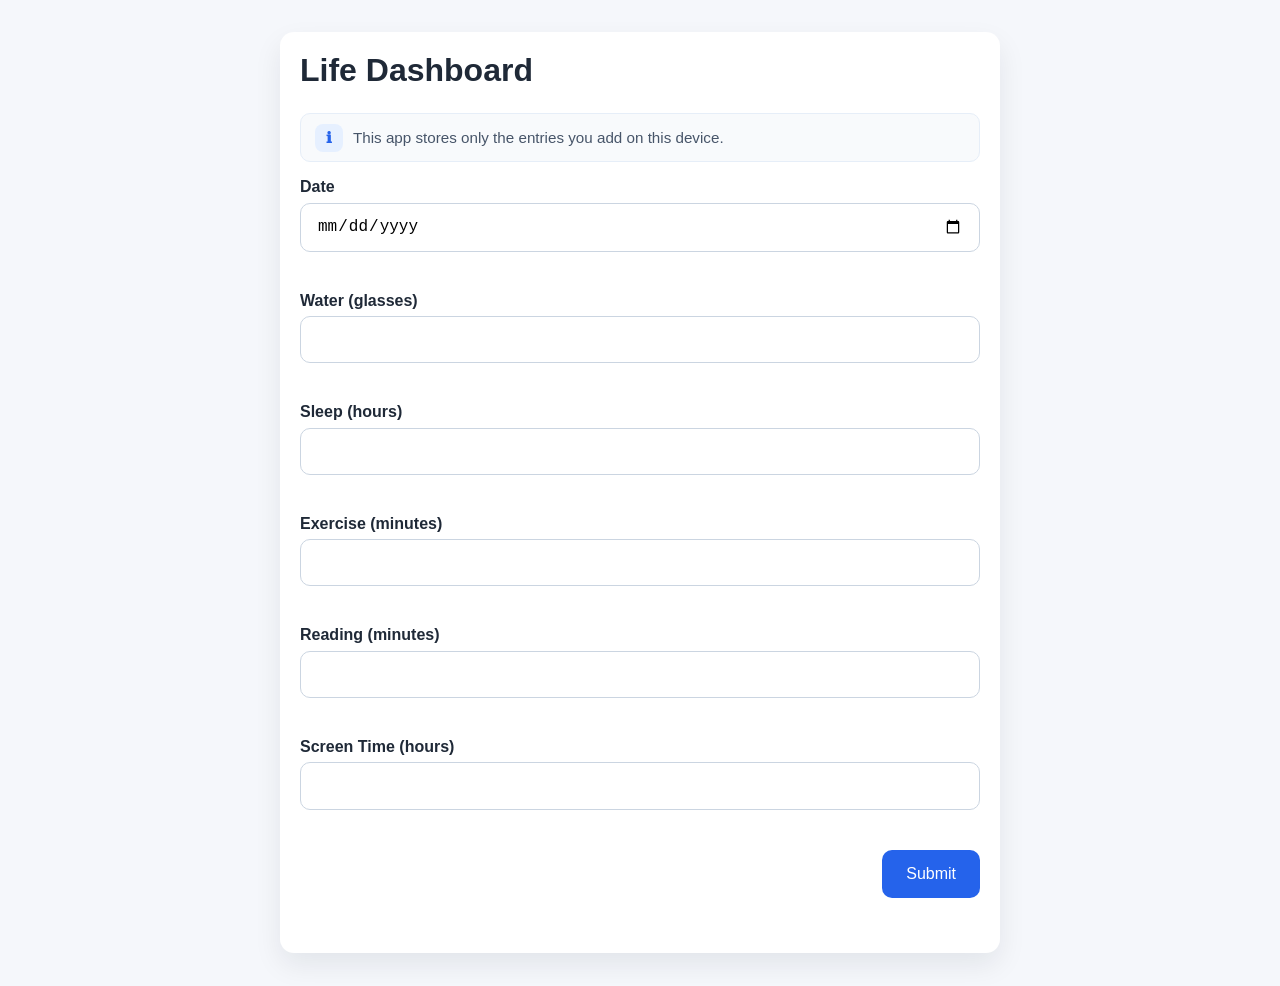
==== index.html @ 62de203a "Add files via upload" ====
<!DOCTYPE html>
<html lang="en">
<head>
  <meta charset="UTF-8" />
  <meta name="viewport" content="width=device-width, initial-scale=1.0" />
  <title>Life Dashboard</title>
  <link rel="stylesheet" href="styles.css" />
</head>
<body>
  <main>
    <h1>Life Dashboard</h1>
    <div class="data-notice" role="status" aria-live="polite">
      <span class="notice-icon">ℹ</span>
      <span>This app stores only the entries you add on this device.</span>
    </div>

    <form id="entry-form" novalidate>
      <div class="field-group">
        <label for="date">Date</label>
        <input id="date" name="date" type="date" required />
        <span class="field-error" id="date-error"></span>
      </div>

      <div class="field-group">
        <label for="water">Water (glasses)</label>
        <input id="water" name="water" type="number" min="0" max="30" required />
        <span class="field-error" id="water-error"></span>
      </div>

      <div class="field-group">
        <label for="sleep">Sleep (hours)</label>
        <input id="sleep" name="sleep" type="number" min="0" max="24" step="0.1" required />
        <span class="field-error" id="sleep-error"></span>
      </div>

      <div class="field-group">
        <label for="exercise">Exercise (minutes)</label>
        <input id="exercise" name="exercise" type="number" min="0" max="600" required />
        <span class="field-error" id="exercise-error"></span>
      </div>

      <div class="field-group">
        <label for="reading">Reading (minutes)</label>
        <input id="reading" name="reading" type="number" min="0" max="600" required />
        <span class="field-error" id="reading-error"></span>
      </div>

      <div class="field-group">
        <label for="screenTime">Screen Time (hours)</label>
        <input id="screenTime" name="screenTime" type="number" min="0" max="24" step="0.1" required />
        <span class="field-error" id="screenTime-error"></span>
      </div>

      <div class="actions">
        <button type="submit">Submit</button>
      </div>
      <p id="feedback-message" class="feedback" aria-live="polite"></p>
    </form>

    <section id="success-state" class="success-state hidden" aria-live="polite">
      <p class="success-title">✓ RESPONSE SUBMITTED</p>
      <p class="success-copy">Your daily habits have been saved successfully.</p>
      <a id="view-summary-button" class="button-link" href="summary.html">View Summary →</a>
    </section>
  </main>
  <script src="script.js"></script>
</body>
</html>
---- styles.css ----
* {
  box-sizing: border-box;
}

body {
  margin: 0;
  font-family: Arial, sans-serif;
  background: #f5f7fb;
  color: #1f2937;
}

main {
  max-width: 720px;
  margin: 2rem auto;
  padding: 1.25rem;
  background: #ffffff;
  border-radius: 14px;
  box-shadow: 0 12px 28px rgba(15, 23, 42, 0.08);
}

h1 {
  margin: 0 0 1.5rem;
  font-size: 2rem;
}

form {
  display: grid;
  gap: 1rem;
}

.field-group {
  display: grid;
  gap: 0.4rem;
}

label {
  font-weight: 600;
}

input {
  width: 100%;
  padding: 0.85rem 1rem;
  border: 1px solid #cbd5e1;
  border-radius: 10px;
  font-size: 1rem;
}

.actions {
  display: flex;
  justify-content: flex-end;
}

button {
  padding: 0.95rem 1.5rem;
  border: none;
  border-radius: 10px;
  background: #2563eb;
  color: #ffffff;
  font-size: 1rem;
  cursor: pointer;
}

button:hover {
  background: #1d4ed8;
}

.button-link {
  display: inline-flex;
  align-items: center;
  justify-content: center;
  padding: 0.95rem 1.5rem;
  border-radius: 10px;
  background: #2563eb;
  color: #ffffff;
  text-decoration: none;
  font-size: 1rem;
}

.button-link:hover {
  background: #1d4ed8;
}

.field-error {
  color: #b91c1c;
  font-size: 0.9rem;
  min-height: 1.1rem;
}

.field-group.invalid input {
  border-color: #f87171;
  background: #fef2f2;
}

.hidden {
  display: none;
}

.success-state {
  border: 1px solid #d1fae5;
  background: #ecfdf5;
  border-radius: 16px;
  padding: 2rem;
  text-align: center;
}

.summary-header {
  margin-bottom: 1.5rem;
}

.summary-title {
  margin: 0 0 0.5rem;
  font-size: 1.75rem;
}

.summary-copy {
  margin: 0;
  color: #475569;
}

.card-grid,
.snapshot-grid,
.overview-grid {
  display: grid;
  gap: 1rem;
}

.card-grid {
  grid-template-columns: repeat(auto-fit, minmax(160px, 1fr));
  margin-bottom: 1.5rem;
}

.snapshot-grid {
  grid-template-columns: repeat(auto-fit, minmax(180px, 1fr));
  margin-bottom: 1.5rem;
}

.summary-card,
.snapshot-card,
.overview-card {
  background: #ffffff;
  border: 1px solid #e2e8f0;
  border-radius: 16px;
  padding: 1.25rem;
  transition: transform 0.2s ease, box-shadow 0.2s ease;
}

.summary-card-title,
.snapshot-card-title,
.overview-card-title {
  margin: 0 0 0.75rem;
  font-size: 0.95rem;
  color: #52525b;
}

.summary-card-value,
.snapshot-card-value,
.overview-card-value {
  margin: 0;
  font-size: 1.6rem;
  font-weight: 700;
  color: #0f172a;
}

.summary-card,
.snapshot-card {
  position: relative;
  overflow: hidden;
  border: 1px solid transparent;
  box-shadow: 0 18px 40px rgba(15, 23, 42, 0.06);
}

.summary-card:hover,
.snapshot-card:hover,
.overview-card:hover {
  transform: translateY(-2px);
  box-shadow: 0 24px 45px rgba(15, 23, 42, 0.08);
}

.summary-card::before,
.snapshot-card::before {
  content: '';
  position: absolute;
  inset: 0 0 auto 0;
  height: 6px;
  border-radius: 999px 999px 0 0;
}

section > h2 {
  margin-bottom: 1rem;
  color: #334155;
  font-size: 1.2rem;
}

.summary-actions {
  margin-top: 0.75rem;
}

.history-wrap {
  overflow-x: auto;
  margin-top: 1rem;
}

.history-table {
  width: 100%;
  border-collapse: collapse;
  min-width: 640px;
}

.history-table th,
.history-table td {
  text-align: left;
  padding: 0.9rem 0.75rem;
  border-bottom: 1px solid #e6eef8;
}

.history-table thead th {
  background: transparent;
  color: #334155;
  font-weight: 700;
}

.no-entries {
  padding: 1.25rem;
  background: #f8fafc;
  border: 1px solid #e6eef8;
  border-radius: 12px;
  color: #475569;
}

/* small, non-distracting data notice used across pages */
.data-notice {
  margin: 0 0 1rem;
  padding: 0.6rem 0.9rem;
  background: #f8fafc;
  border: 1px solid #e6eef8;
  border-radius: 10px;
  color: #475569;
  font-size: 0.95rem;
  display: flex;
  align-items: center;
  gap: 0.6rem;
}

.data-notice .notice-icon {
  display: inline-flex;
  align-items: center;
  justify-content: center;
  width: 28px;
  height: 28px;
  border-radius: 8px;
  background: #e6f0ff;
  color: #2563eb;
  font-weight: 700;
}

.delete-entry {
  padding: 0.45rem 0.7rem;
  border: none;
  border-radius: 8px;
  background: #ef4444;
  color: white;
  cursor: pointer;
  font-size: 0.9rem;
}

.delete-entry:hover {
  background: #dc2626;
}

.today-hub-section {
  margin-bottom: 2rem;
}

.hub-intro {
  margin-bottom: 1.5rem;
}

.hub-intro p {
  margin: 0;
  color: #475569;
}

.hub-container {
  position: relative;
  min-height: 460px;
}

.hub-center {
  position: absolute;
  left: 50%;
  top: 50%;
  width: 140px;
  height: 140px;
  border-radius: 50%;
  background: #ffffff;
  border: 1px solid #e2e8f0;
  box-shadow: 0 18px 35px rgba(15, 23, 42, 0.08);
  display: flex;
  align-items: center;
  justify-content: center;
  text-transform: uppercase;
  letter-spacing: 0.2em;
  font-size: 0.9rem;
  color: #334155;
  transform: translate(-50%, -50%);
  z-index: 2;
}

.hub-node {
  position: absolute;
  width: 140px;
  height: 140px;
  border-radius: 50%;
  display: flex;
  flex-direction: column;
  align-items: center;
  justify-content: center;
  text-align: center;
  padding: 1rem;
  box-shadow: 0 18px 35px rgba(15, 23, 42, 0.08);
}

.hub-node .node-label {
  display: block;
  font-size: 0.95rem;
  margin-bottom: 0.35rem;
  color: #334155;
  font-weight: 700;
}

.hub-node .node-value {
  display: block;
  font-size: 1.15rem;
  color: #0f172a;
}

.node-water {
  top: 0;
  left: 50%;
  transform: translateX(-50%);
}

.node-sleep {
  top: 18%;
  left: 6%;
}

.node-exercise {
  top: 18%;
  right: 6%;
}

.node-reading {
  bottom: 0;
  left: 20%;
  transform: translateX(-50%);
}

.node-screenTime {
  bottom: 0;
  right: 20%;
  transform: translateX(50%);
}

@media (max-width: 860px) {
  .hub-container {
    min-height: 520px;
  }

  .node-sleep,
  .node-exercise {
    top: 20%;
    transform: translateY(-10%);
  }

  .node-sleep {
    left: 12%;
  }

  .node-exercise {
    right: 12%;
  }

  .node-reading,
  .node-screenTime {
    bottom: 0;
  }
}

@media (max-width: 620px) {
  .hub-container {
    position: static;
    min-height: auto;
    display: grid;
    grid-template-columns: 1fr;
    gap: 1rem;
  }

  .hub-center,
  .hub-node {
    position: static;
    width: 100%;
    height: auto;
    border-radius: 22px;
    box-shadow: 0 12px 30px rgba(15, 23, 42, 0.06);
    transform: none;
    padding: 1.25rem;
  }

  .hub-center {
    min-height: 120px;
    align-items: center;
    justify-content: center;
    letter-spacing: 0.25em;
  }

  .hub-node {
    flex-direction: row;
    justify-content: space-between;
    padding: 1rem 1.25rem;
  }

  .hub-node .node-label {
    margin: 0;
    font-size: 1rem;
  }

  .hub-node .node-value {
    font-size: 1.25rem;
  }
}

.card-water {
  background: #eff6ff;
  border-color: #bfdbfe;
}

.card-water::before {
  background: #60a5fa;
}

.card-sleep {
  background: #f3e8ff;
  border-color: #d8b4fe;
}

.card-sleep::before {
  background: #a78bfa;
}

.card-exercise {
  background: #fff7ed;
  border-color: #fed7aa;
}

.card-exercise::before {
  background: #fb923c;
}

.card-reading {
  background: #fffbeb;
  border-color: #fde68a;
}

.card-reading::before {
  background: #fbbf24;
}

.card-screenTime {
  background: #f8fafc;
  border-color: #cbd5e1;
}

.card-screenTime::before {
  background: #7dd3fc;
}

.snapshot-card.card-sleep,
.snapshot-card.card-exercise,
.snapshot-card.card-reading,
.snapshot-card.card-screenTime {
  border-color: transparent;
}

.snapshot-card.card-sleep::before,
.snapshot-card.card-exercise::before,
.snapshot-card.card-reading::before,
.snapshot-card.card-screenTime::before {
  display: block;
}

.success-title {
  margin: 0 0 1rem;
  font-size: 1.25rem;
  font-weight: 700;
  color: #047857;
}

.success-copy {
  margin: 0 0 1.5rem;
  color: #065f46;
  font-size: 1rem;
}

#view-summary-button {
  background: #047857;
  color: #ffffff;
  border: none;
  border-radius: 10px;
  padding: 0.95rem 1.5rem;
  cursor: pointer;
}

#view-summary-button:hover {
  background: #065f46;
}

.feedback {
  min-height: 1.2rem;
  margin: 0;
  font-size: 0.95rem;
}

.feedback.error {
  color: #b91c1c;
}

.feedback.success {
  color: #15803d;
}

@media (max-width: 640px) {
  main {
    margin: 1rem;
    padding: 1rem;
  }
}
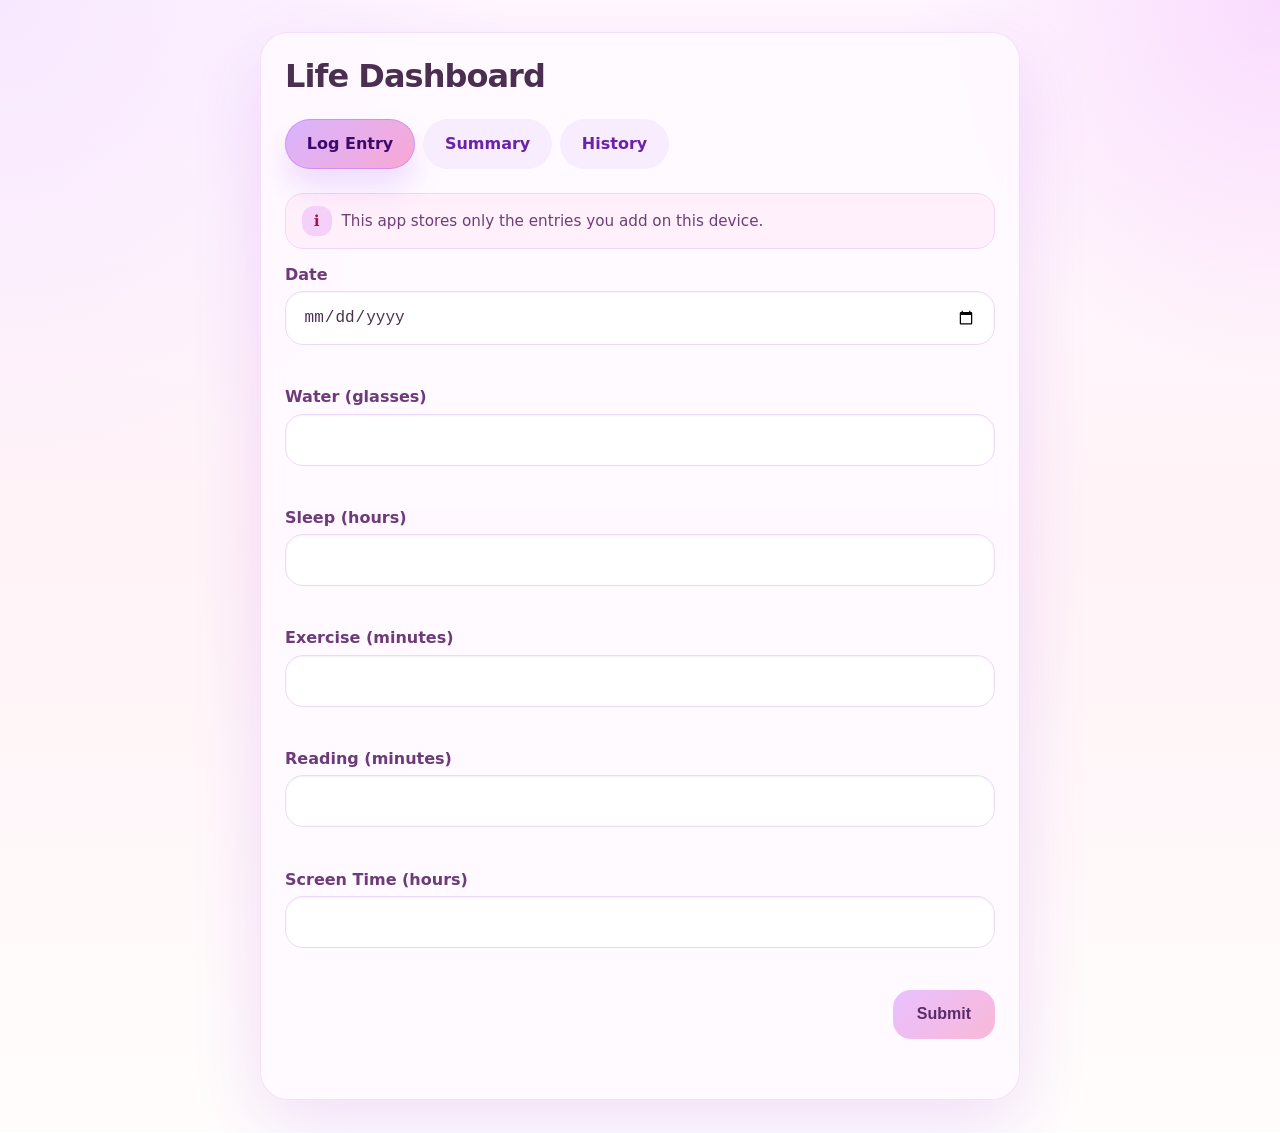
==== commit 88e450b4: "Add files via upload" ====
--- a/index.html
+++ b/index.html
@@ -9,6 +9,11 @@
 <body>
   <main>
     <h1>Life Dashboard</h1>
+    <nav class="page-tabs" aria-label="Primary">
+      <a class="page-tab active" href="index.html" aria-current="page">Log Entry</a>
+      <a class="page-tab" href="summary.html">Summary</a>
+      <a class="page-tab" href="history.html">History</a>
+    </nav>
     <div class="data-notice" role="status" aria-live="polite">
       <span class="notice-icon">ℹ</span>
       <span>This app stores only the entries you add on this device.</span>
--- a/styles.css
+++ b/styles.css
@@ -4,45 +4,60 @@
 
 body {
   margin: 0;
-  font-family: Arial, sans-serif;
-  background: #f5f7fb;
-  color: #1f2937;
+  font-family: 'Inter', system-ui, -apple-system, BlinkMacSystemFont, 'Segoe UI', sans-serif;
+  background: radial-gradient(circle at top left, rgba(248, 231, 255, 0.95), transparent 30%),
+    radial-gradient(circle at top right, rgba(247, 208, 253, 0.7), transparent 22%),
+    linear-gradient(180deg, #fff8ff 0%, #fff3f7 48%, #fffdfc 100%);
+  color: #4a2f51;
 }
 
 main {
-  max-width: 720px;
+  max-width: 760px;
   margin: 2rem auto;
-  padding: 1.25rem;
-  background: #ffffff;
-  border-radius: 14px;
-  box-shadow: 0 12px 28px rgba(15, 23, 42, 0.08);
+  padding: 1.5rem;
+  background: rgba(255, 250, 255, 0.92);
+  border-radius: 28px;
+  border: 1px solid rgba(237, 206, 249, 0.6);
+  box-shadow: 0 24px 70px rgba(147, 51, 234, 0.14);
+  backdrop-filter: blur(10px);
 }
 
 h1 {
   margin: 0 0 1.5rem;
-  font-size: 2rem;
+  font-size: clamp(2rem, 2.2vw, 2.4rem);
+  letter-spacing: -0.03em;
 }
 
 form {
   display: grid;
-  gap: 1rem;
+  gap: 1.1rem;
 }
 
 .field-group {
   display: grid;
-  gap: 0.4rem;
+  gap: 0.45rem;
 }
 
 label {
-  font-weight: 600;
+  font-weight: 700;
+  color: #6d3b79;
 }
 
 input {
   width: 100%;
-  padding: 0.85rem 1rem;
-  border: 1px solid #cbd5e1;
-  border-radius: 10px;
+  padding: 1rem 1.1rem;
+  border: 1px solid #edd8f7;
+  border-radius: 18px;
+  background: #fff;
   font-size: 1rem;
+  color: #4a2f51;
+  box-shadow: inset 0 1px 2px rgba(91, 44, 92, 0.06);
+}
+
+input:focus {
+  outline: none;
+  border-color: #bf88f7;
+  box-shadow: 0 0 0 4px rgba(191, 136, 247, 0.18);
 }
 
 .actions {
@@ -53,15 +68,18 @@
 button {
   padding: 0.95rem 1.5rem;
   border: none;
-  border-radius: 10px;
-  background: #2563eb;
-  color: #ffffff;
+  border-radius: 18px;
+  background: linear-gradient(135deg, #e9c0ff 0%, #f9b8d7 100%);
+  color: #5b2c6b;
   font-size: 1rem;
+  font-weight: 700;
   cursor: pointer;
+  transition: transform 0.22s ease, box-shadow 0.22s ease;
 }
 
 button:hover {
-  background: #1d4ed8;
+  transform: translateY(-1px);
+  box-shadow: 0 18px 30px rgba(168, 103, 255, 0.18);
 }
 
 .button-link {
@@ -69,15 +87,18 @@
   align-items: center;
   justify-content: center;
   padding: 0.95rem 1.5rem;
-  border-radius: 10px;
-  background: #2563eb;
-  color: #ffffff;
+  border-radius: 18px;
+  background: linear-gradient(135deg, #ffdeeb 0%, #d8b4fe 100%);
+  color: #5b21b6;
   text-decoration: none;
   font-size: 1rem;
+  font-weight: 700;
+  transition: transform 0.22s ease, box-shadow 0.22s ease;
 }
 
 .button-link:hover {
-  background: #1d4ed8;
+  transform: translateY(-1px);
+  box-shadow: 0 18px 30px rgba(168, 103, 255, 0.18);
 }
 
 .field-error {
@@ -87,8 +108,8 @@
 }
 
 .field-group.invalid input {
-  border-color: #f87171;
-  background: #fef2f2;
+  border-color: #f5a8d9;
+  background: #fff0fb;
 }
 
 .hidden {
@@ -96,9 +117,9 @@
 }
 
 .success-state {
-  border: 1px solid #d1fae5;
-  background: #ecfdf5;
-  border-radius: 16px;
+  border: 1px solid rgba(249, 190, 255, 0.7);
+  background: rgba(255, 240, 250, 0.98);
+  border-radius: 20px;
   padding: 2rem;
   text-align: center;
 }
@@ -114,7 +135,7 @@
 
 .summary-copy {
   margin: 0;
-  color: #475569;
+  color: #6e4b7d;
 }
 
 .card-grid,
@@ -137,11 +158,11 @@
 .summary-card,
 .snapshot-card,
 .overview-card {
-  background: #ffffff;
-  border: 1px solid #e2e8f0;
-  border-radius: 16px;
-  padding: 1.25rem;
-  transition: transform 0.2s ease, box-shadow 0.2s ease;
+  background: rgba(255, 247, 255, 0.9);
+  border: 1px solid rgba(232, 200, 247, 0.8);
+  border-radius: 24px;
+  padding: 1.3rem;
+  transition: transform 0.22s ease, box-shadow 0.22s ease;
 }
 
 .summary-card-title,
@@ -149,16 +170,16 @@
 .overview-card-title {
   margin: 0 0 0.75rem;
   font-size: 0.95rem;
-  color: #52525b;
+  color: #6f4a82;
 }
 
 .summary-card-value,
 .snapshot-card-value,
 .overview-card-value {
   margin: 0;
-  font-size: 1.6rem;
-  font-weight: 700;
-  color: #0f172a;
+  font-size: 1.75rem;
+  font-weight: 700;
+  color: #3e2251;
 }
 
 .summary-card,
@@ -166,14 +187,14 @@
   position: relative;
   overflow: hidden;
   border: 1px solid transparent;
-  box-shadow: 0 18px 40px rgba(15, 23, 42, 0.06);
+  box-shadow: 0 20px 45px rgba(136, 77, 176, 0.12);
 }
 
 .summary-card:hover,
 .snapshot-card:hover,
 .overview-card:hover {
   transform: translateY(-2px);
-  box-shadow: 0 24px 45px rgba(15, 23, 42, 0.08);
+  box-shadow: 0 24px 55px rgba(147, 51, 234, 0.17);
 }
 
 .summary-card::before,
@@ -210,12 +231,12 @@
 .history-table td {
   text-align: left;
   padding: 0.9rem 0.75rem;
-  border-bottom: 1px solid #e6eef8;
+  border-bottom: 1px solid rgba(231, 206, 241, 0.8);
 }
 
 .history-table thead th {
   background: transparent;
-  color: #334155;
+  color: #5a3570;
   font-weight: 700;
 }
 
@@ -230,11 +251,11 @@
 /* small, non-distracting data notice used across pages */
 .data-notice {
   margin: 0 0 1rem;
-  padding: 0.6rem 0.9rem;
-  background: #f8fafc;
-  border: 1px solid #e6eef8;
-  border-radius: 10px;
-  color: #475569;
+  padding: 0.75rem 1rem;
+  background: #fff0fb;
+  border: 1px solid #f3d6f7;
+  border-radius: 18px;
+  color: #6f3d78;
   font-size: 0.95rem;
   display: flex;
   align-items: center;
@@ -245,26 +266,30 @@
   display: inline-flex;
   align-items: center;
   justify-content: center;
-  width: 28px;
-  height: 28px;
-  border-radius: 8px;
-  background: #e6f0ff;
-  color: #2563eb;
+  width: 30px;
+  height: 30px;
+  border-radius: 12px;
+  background: #f5d0f8;
+  color: #9d174d;
   font-weight: 700;
 }
 
 .delete-entry {
-  padding: 0.45rem 0.7rem;
-  border: none;
-  border-radius: 8px;
-  background: #ef4444;
-  color: white;
+  padding: 0.45rem 0.85rem;
+  border: 1px solid rgba(149, 88, 193, 0.25);
+  border-radius: 999px;
+  background: rgba(238, 210, 244, 0.85);
+  color: #5b2c6b;
   cursor: pointer;
   font-size: 0.9rem;
+  font-weight: 600;
+  transition: background 0.2s ease, transform 0.2s ease, box-shadow 0.2s ease;
 }
 
 .delete-entry:hover {
-  background: #dc2626;
+  background: rgba(226, 188, 245, 0.95);
+  transform: translateY(-1px);
+  box-shadow: 0 8px 18px rgba(135, 71, 159, 0.12);
 }
 
 .today-hub-section {
@@ -277,39 +302,39 @@
 
 .hub-intro p {
   margin: 0;
-  color: #475569;
+  color: #6b4c79;
 }
 
 .hub-container {
   position: relative;
-  min-height: 460px;
+  min-height: 560px;
 }
 
 .hub-center {
   position: absolute;
   left: 50%;
   top: 50%;
-  width: 140px;
-  height: 140px;
+  width: 160px;
+  height: 160px;
   border-radius: 50%;
-  background: #ffffff;
-  border: 1px solid #e2e8f0;
-  box-shadow: 0 18px 35px rgba(15, 23, 42, 0.08);
+  background: #fbf4ff;
+  border: 1px solid rgba(197, 148, 255, 0.45);
+  box-shadow: 0 24px 50px rgba(147, 51, 234, 0.14);
   display: flex;
   align-items: center;
   justify-content: center;
   text-transform: uppercase;
-  letter-spacing: 0.2em;
-  font-size: 0.9rem;
-  color: #334155;
+  letter-spacing: 0.24em;
+  font-size: 0.92rem;
+  color: #5b2e6f;
   transform: translate(-50%, -50%);
   z-index: 2;
 }
 
 .hub-node {
   position: absolute;
-  width: 140px;
-  height: 140px;
+  width: 150px;
+  height: 150px;
   border-radius: 50%;
   display: flex;
   flex-direction: column;
@@ -317,49 +342,47 @@
   justify-content: center;
   text-align: center;
   padding: 1rem;
-  box-shadow: 0 18px 35px rgba(15, 23, 42, 0.08);
+  box-shadow: 0 18px 35px rgba(145, 61, 153, 0.12);
 }
 
 .hub-node .node-label {
   display: block;
-  font-size: 0.95rem;
+  font-size: 0.98rem;
   margin-bottom: 0.35rem;
-  color: #334155;
+  color: #4f2c62;
   font-weight: 700;
 }
 
 .hub-node .node-value {
   display: block;
-  font-size: 1.15rem;
-  color: #0f172a;
+  font-size: 1.2rem;
+  color: #3e1f47;
 }
 
 .node-water {
-  top: 0;
+  top: 0%;
   left: 50%;
-  transform: translateX(-50%);
+  transform: translate(-50%, -30%);
 }
 
 .node-sleep {
   top: 18%;
-  left: 6%;
+  left: 9%;
 }
 
 .node-exercise {
   top: 18%;
-  right: 6%;
+  right: 9%;
 }
 
 .node-reading {
-  bottom: 0;
-  left: 20%;
-  transform: translateX(-50%);
+  bottom: 18%;
+  left: 12%;
 }
 
 .node-screenTime {
-  bottom: 0;
-  right: 20%;
-  transform: translateX(50%);
+  bottom: 18%;
+  right: 12%;
 }
 
 @media (max-width: 860px) {
@@ -493,26 +516,29 @@
   margin: 0 0 1rem;
   font-size: 1.25rem;
   font-weight: 700;
-  color: #047857;
+  color: #7b2cbf;
 }
 
 .success-copy {
   margin: 0 0 1.5rem;
-  color: #065f46;
+  color: #6e4c82;
   font-size: 1rem;
 }
 
 #view-summary-button {
-  background: #047857;
-  color: #ffffff;
+  background: linear-gradient(135deg, #d8b4fe 0%, #f9a8d4 100%);
+  color: #4e1a6a;
   border: none;
-  border-radius: 10px;
+  border-radius: 16px;
   padding: 0.95rem 1.5rem;
   cursor: pointer;
+  font-weight: 700;
+  transition: transform 0.22s ease, box-shadow 0.22s ease;
 }
 
 #view-summary-button:hover {
-  background: #065f46;
+  transform: translateY(-1px);
+  box-shadow: 0 18px 30px rgba(168, 103, 255, 0.18);
 }
 
 .feedback {
@@ -535,3 +561,56 @@
     padding: 1rem;
   }
 }
+
+.page-tabs {
+  display: flex;
+  flex-wrap: wrap;
+  gap: 0.5rem;
+  margin: 0 0 1.5rem;
+  padding: 0;
+  list-style: none;
+}
+
+.page-tab {
+  display: inline-flex;
+  align-items: center;
+  justify-content: center;
+  padding: 0.9rem 1.3rem;
+  border-radius: 999px;
+  background: #f7edff;
+  color: #6b21a8;
+  text-decoration: none;
+  font-weight: 700;
+  border: 1px solid transparent;
+  transition: background 0.2s ease, color 0.2s ease, border-color 0.2s ease, transform 0.2s ease;
+}
+
+.page-tab:hover,
+.page-tab:focus-visible {
+  background: #f3d8ff;
+  border-color: #d8b4fe;
+  outline: none;
+}
+
+.page-tab.active {
+  background: linear-gradient(135deg, #d8b4fe 0%, #f9a8d4 100%);
+  color: #3c096c;
+  border-color: rgba(168, 85, 247, 0.35);
+  box-shadow: 0 18px 30px rgba(168, 85, 247, 0.18);
+}
+
+.page-tab.active:hover,
+.page-tab.active:focus-visible {
+  background: linear-gradient(135deg, #c084fc 0%, #fb7185 100%);
+}
+
+@media (max-width: 640px) {
+  .page-tabs {
+    justify-content: stretch;
+  }
+
+  .page-tab {
+    flex: 1 1 100%;
+    min-width: 0;
+  }
+}
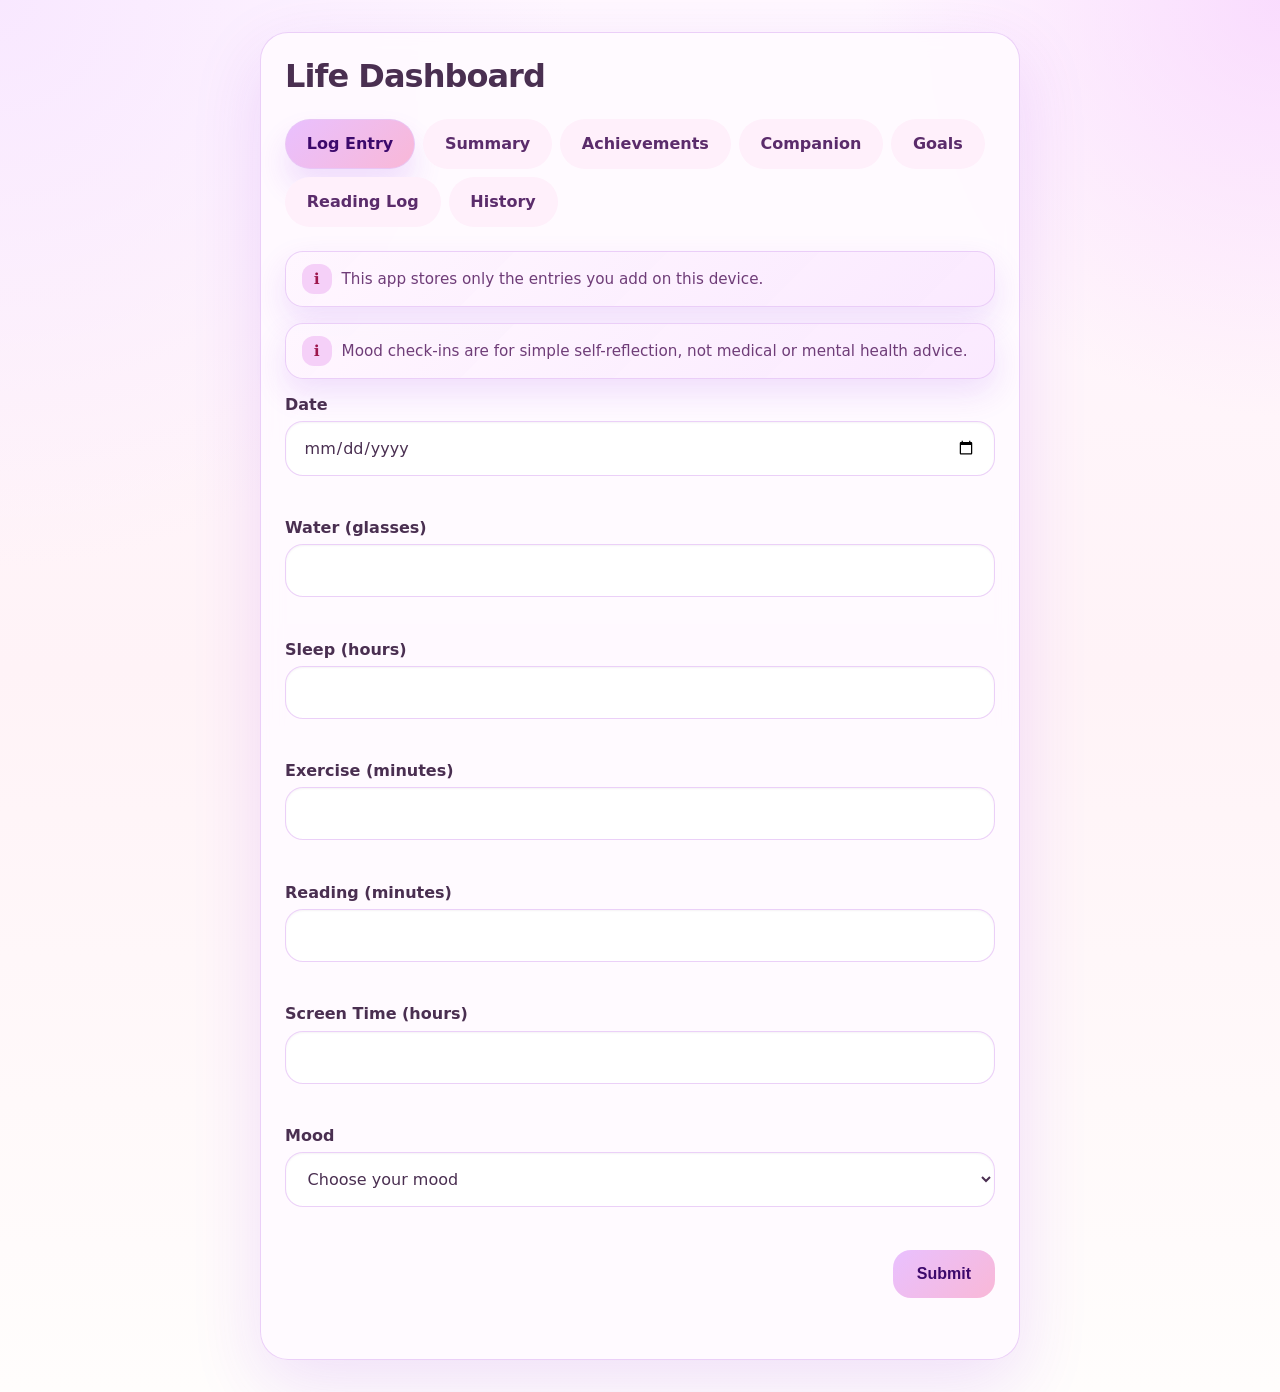
==== commit 0983f422: "Add files via upload" ====
--- a/index.html
+++ b/index.html
@@ -2,24 +2,38 @@
 <html lang="en">
 <head>
   <meta charset="UTF-8" />
-  <meta name="viewport" content="width=device-width, initial-scale=1.0" />
-  <title>Life Dashboard</title>
-  <link rel="stylesheet" href="styles.css" />
+  <meta name="viewport" content="width=device-width, initial-scale=1.0" />
+  <title>Life Dashboard</title>
+  <script src="theme.js"></script>
+  <link rel="stylesheet" href="styles.css" />
 </head>
 <body>
   <main>
     <h1>Life Dashboard</h1>
     <nav class="page-tabs" aria-label="Primary">
-      <a class="page-tab active" href="index.html" aria-current="page">Log Entry</a>
-      <a class="page-tab" href="summary.html">Summary</a>
-      <a class="page-tab" href="history.html">History</a>
-    </nav>
-    <div class="data-notice" role="status" aria-live="polite">
-      <span class="notice-icon">ℹ</span>
-      <span>This app stores only the entries you add on this device.</span>
-    </div>
+      <a class="page-tab active" href="index.html" aria-current="page">Log Entry</a>
+      <a class="page-tab" href="summary.html">Summary</a>
+      <a class="page-tab" href="achievements.html">Achievements</a>
+      <a class="page-tab" href="companion.html">Companion</a>
+      <a class="page-tab" href="goals.html">Goals</a>
+      <a class="page-tab" href="reading-log.html">Reading Log</a>
+      <a class="page-tab" href="history.html">History</a>
+    </nav>
+    <div class="data-notice" role="status" aria-live="polite">
+      <span class="notice-icon">ℹ</span>
+      <span>This app stores only the entries you add on this device.</span>
+    </div>
+    <div class="data-notice mood-note" role="note">
+      <span class="notice-icon">ℹ</span>
+      <span>Mood check-ins are for simple self-reflection, not medical or mental health advice.</span>
+    </div>
 
-    <form id="entry-form" novalidate>
+    <div id="edit-notice" class="edit-notice hidden" role="status">
+      <p id="edit-notice-text">Editing an existing entry. Your changes will update this saved day.</p>
+      <a class="button-link secondary-link" href="history.html">Cancel Edit</a>
+    </div>
+
+    <form id="entry-form" novalidate>
       <div class="field-group">
         <label for="date">Date</label>
         <input id="date" name="date" type="date" required />
@@ -50,24 +64,51 @@
         <span class="field-error" id="reading-error"></span>
       </div>
 
-      <div class="field-group">
-        <label for="screenTime">Screen Time (hours)</label>
-        <input id="screenTime" name="screenTime" type="number" min="0" max="24" step="0.1" required />
-        <span class="field-error" id="screenTime-error"></span>
-      </div>
-
-      <div class="actions">
-        <button type="submit">Submit</button>
-      </div>
-      <p id="feedback-message" class="feedback" aria-live="polite"></p>
-    </form>
+      <div class="field-group">
+        <label for="screenTime">Screen Time (hours)</label>
+        <input id="screenTime" name="screenTime" type="number" min="0" max="24" step="0.1" required />
+        <span class="field-error" id="screenTime-error"></span>
+      </div>
+
+      <div class="field-group">
+        <label for="mood">Mood</label>
+        <select id="mood" name="mood" required>
+          <option value="">Choose your mood</option>
+          <option value="Great 😊">Great 😊</option>
+          <option value="Good 🙂">Good 🙂</option>
+          <option value="Okay 😐">Okay 😐</option>
+          <option value="Low 🙁">Low 🙁</option>
+          <option value="Tired 😴">Tired 😴</option>
+        </select>
+        <span class="field-error" id="mood-error"></span>
+      </div>
+
+      <div class="actions">
+        <button id="submit-entry-button" type="submit">Submit</button>
+      </div>
+      <p id="feedback-message" class="feedback" aria-live="polite"></p>
+      <div id="duplicate-warning" class="duplicate-warning hidden" role="alert">
+        <p>You already have an entry for this date.</p>
+        <div class="duplicate-actions">
+          <button id="cancel-duplicate" type="button" class="secondary-button">Cancel</button>
+          <button id="save-duplicate" type="button">Save Anyway</button>
+        </div>
+      </div>
+    </form>
 
     <section id="success-state" class="success-state hidden" aria-live="polite">
       <p class="success-title">✓ RESPONSE SUBMITTED</p>
       <p class="success-copy">Your daily habits have been saved successfully.</p>
       <a id="view-summary-button" class="button-link" href="summary.html">View Summary →</a>
     </section>
-  </main>
+    <div id="companion-popup" class="companion-popup hidden" role="dialog" aria-modal="true" aria-labelledby="companion-popup-message">
+      <div class="companion-popup-card">
+        <button id="close-companion-popup" class="popup-close" type="button" aria-label="Close">×</button>
+        <div id="companion-popup-icon" class="companion-popup-icon">🐱</div>
+        <p id="companion-popup-message">Purrfect work! You completed a goal today.</p>
+      </div>
+    </div>
+  </main>
   <script src="script.js"></script>
 </body>
 </html>
--- a/styles.css
+++ b/styles.css
@@ -1,24 +1,114 @@
-* {
-  box-sizing: border-box;
-}
-
-body {
-  margin: 0;
-  font-family: 'Inter', system-ui, -apple-system, BlinkMacSystemFont, 'Segoe UI', sans-serif;
-  background: radial-gradient(circle at top left, rgba(248, 231, 255, 0.95), transparent 30%),
-    radial-gradient(circle at top right, rgba(247, 208, 253, 0.7), transparent 22%),
-    linear-gradient(180deg, #fff8ff 0%, #fff3f7 48%, #fffdfc 100%);
-  color: #4a2f51;
-}
+* {
+  box-sizing: border-box;
+}
+
+:root {
+  --theme-page-bg: radial-gradient(circle at top left, rgba(248, 231, 255, 0.95), transparent 30%),
+    radial-gradient(circle at top right, rgba(247, 208, 253, 0.7), transparent 22%),
+    linear-gradient(180deg, #fff8ff 0%, #fff3f7 48%, #fffdfc 100%);
+  --theme-surface: rgba(255, 250, 255, 0.92);
+  --theme-soft-surface: rgba(255, 247, 255, 0.92);
+  --theme-text: #4a2f51;
+  --theme-muted: #6e4b7d;
+  --theme-strong: #5b2c6b;
+  --theme-border: rgba(232, 200, 247, 0.85);
+  --theme-accent: #d8b4fe;
+  --theme-accent-strong: #a855f7;
+  --theme-accent-contrast: #3c096c;
+  --theme-highlight: #f9a8d4;
+  --theme-notice: #fff0fb;
+  --theme-button: linear-gradient(135deg, #e9c0ff 0%, #f9b8d7 100%);
+  --theme-button-alt: linear-gradient(135deg, #ffdeeb 0%, #d8b4fe 100%);
+  --theme-card: linear-gradient(135deg, rgba(255, 247, 255, 0.96) 0%, rgba(250, 232, 255, 0.94) 100%);
+  --theme-card-strong: linear-gradient(135deg, rgba(255, 240, 250, 0.98) 0%, rgba(250, 232, 255, 0.98) 100%);
+  --theme-shadow: rgba(147, 51, 234, 0.14);
+  --theme-focus: rgba(191, 136, 247, 0.18);
+}
+
+:root[data-theme='pastel'] {
+  --theme-page-bg: radial-gradient(circle at top left, rgba(220, 252, 231, 0.8), transparent 28%),
+    radial-gradient(circle at top right, rgba(254, 240, 138, 0.55), transparent 24%),
+    linear-gradient(180deg, #fff7fb 0%, #f5f3ff 50%, #f0fdfa 100%);
+  --theme-surface: rgba(255, 253, 255, 0.94);
+  --theme-soft-surface: rgba(250, 245, 255, 0.92);
+  --theme-text: #43384f;
+  --theme-muted: #6f5d7a;
+  --theme-strong: #5b4b73;
+  --theme-border: rgba(196, 181, 253, 0.76);
+  --theme-accent: #c4b5fd;
+  --theme-accent-strong: #8b5cf6;
+  --theme-accent-contrast: #4c1d95;
+  --theme-highlight: #a7f3d0;
+  --theme-notice: #f5f3ff;
+  --theme-button: linear-gradient(135deg, #c4b5fd 0%, #a7f3d0 100%);
+  --theme-button-alt: linear-gradient(135deg, #fbcfe8 0%, #bbf7d0 100%);
+  --theme-card: linear-gradient(135deg, rgba(250, 245, 255, 0.98) 0%, rgba(236, 253, 245, 0.94) 100%);
+  --theme-card-strong: linear-gradient(135deg, rgba(245, 243, 255, 0.98) 0%, rgba(220, 252, 231, 0.96) 100%);
+  --theme-shadow: rgba(139, 92, 246, 0.12);
+  --theme-focus: rgba(139, 92, 246, 0.18);
+}
+
+:root[data-theme='blue'] {
+  --theme-page-bg: radial-gradient(circle at top left, rgba(191, 219, 254, 0.9), transparent 30%),
+    radial-gradient(circle at top right, rgba(186, 230, 253, 0.7), transparent 24%),
+    linear-gradient(180deg, #eff6ff 0%, #f8fbff 48%, #eef2ff 100%);
+  --theme-surface: rgba(248, 251, 255, 0.94);
+  --theme-soft-surface: rgba(239, 246, 255, 0.92);
+  --theme-text: #1f3557;
+  --theme-muted: #48607e;
+  --theme-strong: #1d4ed8;
+  --theme-border: rgba(147, 197, 253, 0.8);
+  --theme-accent: #93c5fd;
+  --theme-accent-strong: #2563eb;
+  --theme-accent-contrast: #172554;
+  --theme-highlight: #67e8f9;
+  --theme-notice: #eff6ff;
+  --theme-button: linear-gradient(135deg, #93c5fd 0%, #67e8f9 100%);
+  --theme-button-alt: linear-gradient(135deg, #bfdbfe 0%, #a5f3fc 100%);
+  --theme-card: linear-gradient(135deg, rgba(239, 246, 255, 0.98) 0%, rgba(224, 242, 254, 0.94) 100%);
+  --theme-card-strong: linear-gradient(135deg, rgba(219, 234, 254, 0.98) 0%, rgba(207, 250, 254, 0.96) 100%);
+  --theme-shadow: rgba(37, 99, 235, 0.14);
+  --theme-focus: rgba(37, 99, 235, 0.18);
+}
+
+:root[data-theme='peach'] {
+  --theme-page-bg: radial-gradient(circle at top left, rgba(254, 215, 170, 0.82), transparent 30%),
+    radial-gradient(circle at top right, rgba(253, 186, 116, 0.5), transparent 24%),
+    linear-gradient(180deg, #fff7ed 0%, #fff1f2 48%, #fffbeb 100%);
+  --theme-surface: rgba(255, 251, 245, 0.94);
+  --theme-soft-surface: rgba(255, 247, 237, 0.92);
+  --theme-text: #57341f;
+  --theme-muted: #7a553d;
+  --theme-strong: #9a3412;
+  --theme-border: rgba(253, 186, 116, 0.78);
+  --theme-accent: #fdba74;
+  --theme-accent-strong: #ea580c;
+  --theme-accent-contrast: #431407;
+  --theme-highlight: #f9a8d4;
+  --theme-notice: #fff7ed;
+  --theme-button: linear-gradient(135deg, #fdba74 0%, #f9a8d4 100%);
+  --theme-button-alt: linear-gradient(135deg, #fed7aa 0%, #fecdd3 100%);
+  --theme-card: linear-gradient(135deg, rgba(255, 247, 237, 0.98) 0%, rgba(255, 241, 242, 0.94) 100%);
+  --theme-card-strong: linear-gradient(135deg, rgba(255, 237, 213, 0.98) 0%, rgba(255, 228, 230, 0.96) 100%);
+  --theme-shadow: rgba(234, 88, 12, 0.13);
+  --theme-focus: rgba(234, 88, 12, 0.18);
+}
+
+body {
+  margin: 0;
+  font-family: 'Inter', system-ui, -apple-system, BlinkMacSystemFont, 'Segoe UI', sans-serif;
+  background: var(--theme-page-bg);
+  color: var(--theme-text);
+}
 
 main {
   max-width: 760px;
   margin: 2rem auto;
   padding: 1.5rem;
-  background: rgba(255, 250, 255, 0.92);
-  border-radius: 28px;
-  border: 1px solid rgba(237, 206, 249, 0.6);
-  box-shadow: 0 24px 70px rgba(147, 51, 234, 0.14);
+  background: var(--theme-surface);
+  border-radius: 28px;
+  border: 1px solid var(--theme-border);
+  box-shadow: 0 24px 70px var(--theme-shadow);
   backdrop-filter: blur(10px);
 }
 
@@ -43,22 +133,32 @@
   color: #6d3b79;
 }
 
-input {
-  width: 100%;
-  padding: 1rem 1.1rem;
-  border: 1px solid #edd8f7;
-  border-radius: 18px;
-  background: #fff;
-  font-size: 1rem;
-  color: #4a2f51;
-  box-shadow: inset 0 1px 2px rgba(91, 44, 92, 0.06);
-}
-
-input:focus {
-  outline: none;
-  border-color: #bf88f7;
-  box-shadow: 0 0 0 4px rgba(191, 136, 247, 0.18);
-}
+input,
+select,
+textarea {
+  width: 100%;
+  padding: 1rem 1.1rem;
+  border: 1px solid #edd8f7;
+  border-radius: 18px;
+  background: #fff;
+  font-size: 1rem;
+  font-family: inherit;
+  color: #4a2f51;
+  box-shadow: inset 0 1px 2px rgba(91, 44, 92, 0.06);
+}
+
+textarea {
+  resize: vertical;
+  min-height: 120px;
+}
+
+input:focus,
+select:focus,
+textarea:focus {
+  outline: none;
+  border-color: #bf88f7;
+  box-shadow: 0 0 0 4px rgba(191, 136, 247, 0.18);
+}
 
 .actions {
   display: flex;
@@ -107,36 +207,218 @@
   min-height: 1.1rem;
 }
 
-.field-group.invalid input {
-  border-color: #f5a8d9;
-  background: #fff0fb;
-}
-
-.hidden {
-  display: none;
-}
-
-.success-state {
-  border: 1px solid rgba(249, 190, 255, 0.7);
-  background: rgba(255, 240, 250, 0.98);
-  border-radius: 20px;
-  padding: 2rem;
-  text-align: center;
-}
-
-.summary-header {
-  margin-bottom: 1.5rem;
-}
-
-.summary-title {
-  margin: 0 0 0.5rem;
-  font-size: 1.75rem;
-}
-
-.summary-copy {
-  margin: 0;
-  color: #6e4b7d;
-}
+.field-group.invalid input,
+.field-group.invalid select,
+.field-group.invalid textarea {
+  border-color: #f5a8d9;
+  background: #fff0fb;
+}
+
+.duplicate-warning {
+  padding: 1rem;
+  border: 1px solid rgba(216, 180, 254, 0.85);
+  border-radius: 20px;
+  background: linear-gradient(135deg, rgba(255, 240, 250, 0.98) 0%, rgba(247, 237, 255, 0.98) 100%);
+  box-shadow: 0 14px 32px rgba(168, 85, 247, 0.12);
+}
+
+.duplicate-warning p {
+  margin: 0 0 0.85rem;
+  color: #6b21a8;
+  font-weight: 800;
+}
+
+.duplicate-actions {
+  display: flex;
+  flex-wrap: wrap;
+  gap: 0.75rem;
+  justify-content: flex-end;
+}
+
+.secondary-button {
+  background: #f7edff;
+  border: 1px solid rgba(216, 180, 254, 0.9);
+  color: #6b21a8;
+}
+
+.mood-note {
+  margin-top: 0.75rem;
+}
+
+.edit-notice {
+  display: flex;
+  align-items: center;
+  justify-content: space-between;
+  gap: 1rem;
+  margin-bottom: 1rem;
+  padding: 1rem;
+  border: 1px solid rgba(216, 180, 254, 0.85);
+  border-radius: 20px;
+  background: linear-gradient(135deg, rgba(247, 237, 255, 0.98) 0%, rgba(255, 240, 250, 0.98) 100%);
+  box-shadow: 0 14px 32px rgba(168, 85, 247, 0.12);
+}
+
+.edit-notice p {
+  margin: 0;
+  color: #6b21a8;
+  font-weight: 800;
+}
+
+.secondary-link {
+  background: #f7edff;
+  border: 1px solid rgba(216, 180, 254, 0.9);
+  color: #6b21a8;
+}
+
+.hidden {
+  display: none;
+}
+
+.success-state {
+  border: 1px solid rgba(249, 190, 255, 0.7);
+  background: rgba(255, 240, 250, 0.98);
+  border-radius: 20px;
+  padding: 2rem;
+  text-align: center;
+}
+
+.companion-popup {
+  position: fixed;
+  inset: 0;
+  z-index: 20;
+  display: flex;
+  align-items: center;
+  justify-content: center;
+  padding: 1rem;
+  background: rgba(74, 47, 81, 0.22);
+}
+
+.companion-popup.hidden {
+  display: none;
+}
+
+.companion-popup-card {
+  position: relative;
+  width: min(100%, 360px);
+  padding: 1.5rem;
+  border: 1px solid rgba(216, 180, 254, 0.9);
+  border-radius: 24px;
+  background: linear-gradient(135deg, #fff0fb 0%, #f7edff 100%);
+  box-shadow: 0 24px 70px rgba(147, 51, 234, 0.22);
+  text-align: center;
+}
+
+.companion-popup-icon {
+  font-size: 3rem;
+}
+
+.companion-popup-card p {
+  margin: 0.75rem 0 0;
+  color: #5b2c6b;
+  font-size: 1.1rem;
+  font-weight: 800;
+  line-height: 1.35;
+}
+
+.popup-close {
+  position: absolute;
+  top: 0.65rem;
+  right: 0.65rem;
+  width: 34px;
+  height: 34px;
+  padding: 0;
+  border-radius: 999px;
+  background: rgba(255, 255, 255, 0.72);
+  color: #6b21a8;
+}
+
+.summary-header {
+  margin-bottom: 1.5rem;
+}
+
+.summary-header-with-profile {
+  display: flex;
+  align-items: flex-start;
+  justify-content: space-between;
+  gap: 1rem;
+}
+
+.summary-header-copy {
+  min-width: 0;
+}
+
+.summary-profile-badge {
+  display: inline-flex;
+  align-items: center;
+  gap: 0.75rem;
+  flex: 0 0 auto;
+  padding: 0.7rem 0.8rem 0.7rem 1rem;
+  border: 1px solid rgba(192, 132, 252, 0.9);
+  border-radius: 18px;
+  background: linear-gradient(135deg, rgba(250, 232, 255, 0.98) 0%, rgba(252, 231, 243, 0.98) 100%);
+  box-shadow: 0 18px 36px rgba(168, 85, 247, 0.18), 0 0 24px rgba(249, 168, 212, 0.25);
+  color: #5b2c6b;
+  font-weight: 800;
+}
+
+.summary-profile-streak {
+  font-size: 1.35rem;
+  line-height: 1;
+  white-space: nowrap;
+}
+
+.summary-profile-avatar {
+  display: inline-flex;
+  align-items: center;
+  justify-content: center;
+  width: 38px;
+  height: 38px;
+  border-radius: 50%;
+  background: rgba(255, 255, 255, 0.72);
+  color: #8b5cf6;
+  font-size: 1.45rem;
+  line-height: 1;
+}
+
+.summary-title {
+  margin: 0 0 0.5rem;
+  font-size: 1.75rem;
+}
+
+.summary-copy {
+  margin: 0;
+  color: #6e4b7d;
+}
+
+.welcome-message {
+  margin: -0.35rem 0 0.75rem;
+  color: var(--theme-strong);
+  font-size: 1.15rem;
+  font-weight: 800;
+}
+
+.today-mood-badge {
+  display: inline-flex;
+  align-items: center;
+  gap: 0.55rem;
+  margin-top: 0.9rem;
+  padding: 0.55rem 0.8rem;
+  border: 1px solid rgba(216, 180, 254, 0.85);
+  border-radius: 999px;
+  background: linear-gradient(135deg, rgba(255, 240, 250, 0.96) 0%, rgba(247, 237, 255, 0.96) 100%);
+  box-shadow: 0 12px 26px rgba(136, 77, 176, 0.09);
+}
+
+.today-mood-label {
+  color: #6e4b7d;
+  font-size: 0.85rem;
+  font-weight: 700;
+}
+
+.today-mood-value {
+  color: #3e2251;
+  font-weight: 800;
+}
 
 .card-grid,
 .snapshot-grid,
@@ -212,14 +494,511 @@
   font-size: 1.2rem;
 }
 
-.summary-actions {
-  margin-top: 0.75rem;
-}
-
-.history-wrap {
-  overflow-x: auto;
-  margin-top: 1rem;
-}
+.summary-actions {
+  margin-top: 0.75rem;
+}
+
+.companion-picker {
+  margin: 0 0 1.5rem;
+  padding: 1.25rem;
+  border: 1px solid rgba(216, 180, 254, 0.8);
+  border-radius: 24px;
+  background: linear-gradient(135deg, rgba(255, 240, 250, 0.96) 0%, rgba(247, 237, 255, 0.96) 100%);
+  box-shadow: 0 18px 38px rgba(136, 77, 176, 0.1);
+}
+
+.personalisation-section {
+  margin: 0 0 1.5rem;
+  padding: 1.25rem;
+  border: 1px solid var(--theme-border);
+  border-radius: 24px;
+  background: var(--theme-card);
+  box-shadow: 0 18px 38px var(--theme-shadow);
+}
+
+.companion-picker h2 {
+  margin-top: 0;
+}
+
+.companion-options {
+  display: grid;
+  grid-template-columns: repeat(auto-fit, minmax(180px, 1fr));
+  gap: 1rem;
+  margin-bottom: 1rem;
+}
+
+.companion-option {
+  display: flex;
+  align-items: center;
+  gap: 0.8rem;
+  padding: 1rem;
+  border: 1px solid rgba(232, 200, 247, 0.8);
+  border-radius: 22px;
+  background: rgba(255, 247, 255, 0.92);
+  cursor: pointer;
+}
+
+.companion-option:has(input:checked) {
+  border-color: rgba(168, 85, 247, 0.55);
+  background: linear-gradient(135deg, rgba(250, 232, 255, 0.98) 0%, rgba(252, 231, 243, 0.98) 100%);
+  box-shadow: 0 16px 35px rgba(168, 85, 247, 0.14);
+}
+
+.companion-option input {
+  width: auto;
+  box-shadow: none;
+}
+
+.companion-emoji {
+  font-size: 2rem;
+}
+
+.goals-section {
+  margin: 0 0 1.8rem;
+}
+
+.goals-heading {
+  margin-bottom: 1rem;
+}
+
+.goals-heading h2,
+.goals-heading p {
+  margin: 0;
+}
+
+.goals-heading h2 {
+  color: #4a2f51;
+  font-size: 1.2rem;
+}
+
+.goals-heading p {
+  margin-top: 0.25rem;
+  color: #6e4b7d;
+}
+
+.goals-grid {
+  display: grid;
+  grid-template-columns: repeat(auto-fit, minmax(170px, 1fr));
+  gap: 0.9rem;
+}
+
+.goal-card {
+  padding: 1rem;
+  border: 1px solid rgba(232, 200, 247, 0.8);
+  border-radius: 22px;
+  box-shadow: 0 16px 35px rgba(136, 77, 176, 0.1);
+}
+
+.goal-name,
+.goal-result {
+  margin: 0;
+}
+
+.goal-name {
+  color: #6f4a82;
+  font-size: 0.92rem;
+  font-weight: 800;
+}
+
+.goal-result {
+  margin-top: 0.45rem;
+  color: #3e2251;
+  font-size: 1rem;
+  font-weight: 700;
+  line-height: 1.35;
+}
+
+.achievements-section {
+  margin: 0 0 2rem;
+}
+
+.achievements-heading {
+  margin-bottom: 1rem;
+}
+
+.achievements-heading h2,
+.achievements-heading p {
+  margin: 0;
+}
+
+.achievements-heading h2 {
+  color: #4a2f51;
+  font-size: 1.2rem;
+}
+
+.achievements-heading p {
+  margin-top: 0.25rem;
+  color: #6e4b7d;
+}
+
+.achievements-grid {
+  display: grid;
+  grid-template-columns: repeat(auto-fit, minmax(190px, 1fr));
+  gap: 0.9rem;
+}
+
+.achievement-card {
+  display: flex;
+  align-items: center;
+  gap: 0.85rem;
+  padding: 1rem;
+  border: 1px solid rgba(232, 200, 247, 0.8);
+  border-radius: 22px;
+  background: rgba(255, 247, 255, 0.92);
+  box-shadow: 0 16px 35px rgba(136, 77, 176, 0.1);
+  transition: opacity 0.2s ease, transform 0.2s ease, box-shadow 0.2s ease;
+}
+
+.achievement-card.unlocked {
+  border-color: rgba(249, 168, 212, 0.9);
+  background: linear-gradient(135deg, rgba(255, 240, 250, 0.98) 0%, rgba(250, 232, 255, 0.98) 100%);
+  box-shadow: 0 18px 40px rgba(236, 72, 153, 0.14);
+}
+
+.achievement-card.locked {
+  opacity: 0.48;
+  filter: grayscale(0.25);
+}
+
+.achievement-icon {
+  display: inline-flex;
+  align-items: center;
+  justify-content: center;
+  width: 44px;
+  height: 44px;
+  flex: 0 0 auto;
+  border-radius: 16px;
+  background: rgba(245, 208, 248, 0.8);
+  font-size: 1.45rem;
+}
+
+.achievement-title,
+.achievement-copy,
+.achievement-status {
+  margin: 0;
+}
+
+.achievement-title {
+  color: #5b2c6b;
+  font-weight: 800;
+}
+
+.achievement-copy {
+  margin-top: 0.25rem;
+  color: #6e4b7d;
+  font-size: 0.9rem;
+  line-height: 1.35;
+}
+
+.achievement-status {
+  display: inline-flex;
+  margin-top: 0.6rem;
+  padding: 0.22rem 0.55rem;
+  border-radius: 999px;
+  background: rgba(255, 255, 255, 0.64);
+  color: #6b21a8;
+  font-size: 0.75rem;
+  font-weight: 800;
+}
+
+.achievement-card.locked .achievement-status {
+  color: #64748b;
+}
+
+.personal-bests-section {
+  margin: 0 0 2rem;
+}
+
+.personal-bests-grid {
+  display: grid;
+  grid-template-columns: repeat(auto-fit, minmax(190px, 1fr));
+  gap: 0.9rem;
+}
+
+.personal-best-card {
+  display: flex;
+  align-items: center;
+  gap: 0.85rem;
+  padding: 1rem;
+  border: 1px solid rgba(232, 200, 247, 0.85);
+  border-radius: 20px;
+  background: linear-gradient(135deg, rgba(255, 247, 255, 0.96) 0%, rgba(250, 232, 255, 0.94) 100%);
+  box-shadow: 0 16px 34px rgba(136, 77, 176, 0.1);
+}
+
+.personal-best-card-featured {
+  border-color: rgba(249, 168, 212, 0.95);
+  background: linear-gradient(135deg, rgba(255, 240, 250, 0.98) 0%, rgba(250, 232, 255, 0.98) 100%);
+  box-shadow: 0 18px 38px rgba(236, 72, 153, 0.14);
+}
+
+.personal-best-icon {
+  display: inline-flex;
+  align-items: center;
+  justify-content: center;
+  width: 44px;
+  height: 44px;
+  flex: 0 0 auto;
+  border-radius: 16px;
+  background: rgba(255, 255, 255, 0.72);
+  font-size: 1.45rem;
+}
+
+.personal-best-title,
+.personal-best-value {
+  margin: 0;
+}
+
+.personal-best-title {
+  color: #6e4b7d;
+  font-size: 0.9rem;
+  font-weight: 700;
+}
+
+.personal-best-value {
+  margin-top: 0.25rem;
+  color: #3e2251;
+  font-size: 1.25rem;
+  font-weight: 800;
+}
+
+.goal-success-section {
+  margin: 0 0 2rem;
+}
+
+.goal-success-grid {
+  display: grid;
+  grid-template-columns: repeat(auto-fit, minmax(190px, 1fr));
+  gap: 0.9rem;
+}
+
+.goal-success-card {
+  padding: 1rem;
+  border: 1px solid rgba(232, 200, 247, 0.85);
+  border-radius: 20px;
+  background: linear-gradient(135deg, rgba(255, 247, 255, 0.96) 0%, rgba(250, 232, 255, 0.94) 100%);
+  box-shadow: 0 16px 34px rgba(136, 77, 176, 0.1);
+}
+
+.goal-success-header {
+  display: flex;
+  align-items: center;
+  gap: 0.65rem;
+}
+
+.goal-success-icon {
+  display: inline-flex;
+  align-items: center;
+  justify-content: center;
+  width: 38px;
+  height: 38px;
+  flex: 0 0 auto;
+  border-radius: 14px;
+  background: rgba(255, 255, 255, 0.72);
+  font-size: 1.25rem;
+}
+
+.goal-success-title,
+.goal-success-value {
+  margin: 0;
+}
+
+.goal-success-title {
+  color: #6e4b7d;
+  font-size: 0.9rem;
+  font-weight: 800;
+}
+
+.goal-success-value {
+  margin-top: 0.85rem;
+  color: #3e2251;
+  font-size: 1.65rem;
+  font-weight: 800;
+}
+
+.goal-success-bar {
+  overflow: hidden;
+  height: 0.55rem;
+  margin-top: 0.7rem;
+  border-radius: 999px;
+  background: rgba(255, 255, 255, 0.72);
+}
+
+.goal-success-bar span {
+  display: block;
+  width: 0%;
+  height: 100%;
+  border-radius: inherit;
+  background: var(--theme-button);
+  transition: width 0.25s ease;
+}
+
+.reading-log-form {
+  margin-bottom: 1.75rem;
+  padding: 1.25rem;
+  border: 1px solid rgba(216, 180, 254, 0.8);
+  border-radius: 24px;
+  background: linear-gradient(135deg, rgba(255, 240, 250, 0.96) 0%, rgba(247, 237, 255, 0.96) 100%);
+  box-shadow: 0 18px 38px rgba(136, 77, 176, 0.1);
+}
+
+.optional-label {
+  color: #8a6a99;
+  font-size: 0.9rem;
+  font-weight: 600;
+}
+
+.reading-stats-section,
+.reading-list-section {
+  margin: 0 0 2rem;
+}
+
+.reading-stats-grid {
+  display: grid;
+  grid-template-columns: repeat(auto-fit, minmax(180px, 1fr));
+  gap: 0.9rem;
+}
+
+.reading-stat-card,
+.reading-book-card {
+  border: 1px solid rgba(232, 200, 247, 0.85);
+  border-radius: 20px;
+  background: rgba(255, 247, 255, 0.92);
+  box-shadow: 0 16px 34px rgba(136, 77, 176, 0.1);
+}
+
+.reading-stat-card {
+  padding: 1rem;
+}
+
+.reading-stat-title,
+.reading-stat-value {
+  margin: 0;
+}
+
+.reading-stat-title {
+  color: #6e4b7d;
+  font-size: 0.9rem;
+  font-weight: 700;
+}
+
+.reading-stat-value {
+  margin-top: 0.35rem;
+  color: #3e2251;
+  font-size: 1.45rem;
+  font-weight: 800;
+}
+
+.reading-stat-book {
+  font-size: 1rem;
+  line-height: 1.35;
+}
+
+.reading-list {
+  display: grid;
+  gap: 0.9rem;
+}
+
+.reading-book-card {
+  padding: 1rem;
+}
+
+.reading-book-header {
+  display: flex;
+  align-items: flex-start;
+  justify-content: space-between;
+  gap: 1rem;
+}
+
+.reading-book-header h3,
+.reading-book-author,
+.reading-book-date,
+.reading-book-review {
+  margin: 0;
+}
+
+.reading-book-header h3 {
+  color: #4a2f51;
+  font-size: 1.1rem;
+}
+
+.reading-book-author,
+.reading-book-date,
+.reading-book-review {
+  color: #6e4b7d;
+}
+
+.reading-book-author {
+  margin-top: 0.2rem;
+  font-weight: 700;
+}
+
+.reading-book-rating {
+  flex: 0 0 auto;
+  color: #a855f7;
+  font-size: 1.05rem;
+  letter-spacing: 0;
+  white-space: nowrap;
+}
+
+.reading-book-date {
+  margin-top: 0.75rem;
+  font-size: 0.9rem;
+  font-weight: 700;
+}
+
+.reading-book-review {
+  margin-top: 0.75rem;
+  padding: 0.85rem;
+  border-radius: 16px;
+  background: rgba(255, 255, 255, 0.68);
+  line-height: 1.45;
+}
+
+.badge-collection .achievement-card {
+  min-height: 136px;
+}
+
+.goals-form {
+  padding: 1.25rem;
+  border: 1px solid rgba(232, 200, 247, 0.8);
+  border-radius: 24px;
+  background: rgba(255, 247, 255, 0.92);
+  box-shadow: 0 20px 45px rgba(136, 77, 176, 0.12);
+}
+
+.export-section {
+  display: flex;
+  align-items: center;
+  justify-content: space-between;
+  gap: 1rem;
+  margin-top: 1.25rem;
+  padding: 1.25rem;
+  border: 1px solid rgba(216, 180, 254, 0.8);
+  border-radius: 24px;
+  background: linear-gradient(135deg, rgba(255, 240, 250, 0.96) 0%, rgba(247, 237, 255, 0.96) 100%);
+  box-shadow: 0 18px 38px rgba(136, 77, 176, 0.1);
+}
+
+.export-section h2,
+.export-section p {
+  margin: 0;
+}
+
+.export-section h2 {
+  color: #4a2f51;
+  font-size: 1.15rem;
+}
+
+.export-section p {
+  margin-top: 0.25rem;
+  color: #6e4b7d;
+}
+
+.history-wrap {
+  overflow-x: auto;
+  margin-top: 1rem;
+}
 
 .history-table {
   width: 100%;
@@ -274,23 +1053,51 @@
   font-weight: 700;
 }
 
-.delete-entry {
-  padding: 0.45rem 0.85rem;
-  border: 1px solid rgba(149, 88, 193, 0.25);
-  border-radius: 999px;
-  background: rgba(238, 210, 244, 0.85);
+.delete-entry {
+  padding: 0.45rem 0.85rem;
+  border: 1px solid rgba(149, 88, 193, 0.25);
+  border-radius: 999px;
+  background: rgba(238, 210, 244, 0.85);
   color: #5b2c6b;
   cursor: pointer;
   font-size: 0.9rem;
   font-weight: 600;
-  transition: background 0.2s ease, transform 0.2s ease, box-shadow 0.2s ease;
-}
-
-.delete-entry:hover {
-  background: rgba(226, 188, 245, 0.95);
-  transform: translateY(-1px);
-  box-shadow: 0 8px 18px rgba(135, 71, 159, 0.12);
-}
+  transition: background 0.2s ease, transform 0.2s ease, box-shadow 0.2s ease;
+}
+
+.history-actions {
+  display: flex;
+  flex-wrap: wrap;
+  gap: 0.5rem;
+}
+
+.edit-entry {
+  display: inline-flex;
+  align-items: center;
+  justify-content: center;
+  padding: 0.45rem 0.85rem;
+  border: 1px solid rgba(149, 88, 193, 0.25);
+  border-radius: 999px;
+  background: rgba(247, 237, 255, 0.9);
+  color: #5b2c6b;
+  cursor: pointer;
+  font-size: 0.9rem;
+  font-weight: 600;
+  text-decoration: none;
+  transition: background 0.2s ease, transform 0.2s ease, box-shadow 0.2s ease;
+}
+
+.delete-entry:hover {
+  background: rgba(226, 188, 245, 0.95);
+  transform: translateY(-1px);
+  box-shadow: 0 8px 18px rgba(135, 71, 159, 0.12);
+}
+
+.edit-entry:hover {
+  background: rgba(238, 210, 244, 0.95);
+  transform: translateY(-1px);
+  box-shadow: 0 8px 18px rgba(135, 71, 159, 0.12);
+}
 
 .today-hub-section {
   margin-bottom: 2rem;
@@ -305,17 +1112,29 @@
   color: #6b4c79;
 }
 
-.hub-container {
-  position: relative;
-  min-height: 560px;
-}
-
-.hub-center {
-  position: absolute;
-  left: 50%;
-  top: 50%;
-  width: 160px;
-  height: 160px;
+.hub-container {
+  position: relative;
+  min-height: 560px;
+  --hub-node-size: 150px;
+  --hub-center-size: 160px;
+  --node-top-x: 0px;
+  --node-top-y: -185px;
+  --node-upper-left-x: -176px;
+  --node-upper-left-y: -57px;
+  --node-upper-right-x: 176px;
+  --node-upper-right-y: -57px;
+  --node-lower-left-x: -109px;
+  --node-lower-left-y: 150px;
+  --node-lower-right-x: 109px;
+  --node-lower-right-y: 150px;
+}
+
+.hub-center {
+  position: absolute;
+  left: 50%;
+  top: 50%;
+  width: var(--hub-center-size);
+  height: var(--hub-center-size);
   border-radius: 50%;
   background: #fbf4ff;
   border: 1px solid rgba(197, 148, 255, 0.45);
@@ -331,19 +1150,23 @@
   z-index: 2;
 }
 
-.hub-node {
-  position: absolute;
-  width: 150px;
-  height: 150px;
-  border-radius: 50%;
+.hub-node {
+  position: absolute;
+  left: calc(50% + var(--node-x));
+  top: calc(50% + var(--node-y));
+  width: var(--hub-node-size);
+  height: var(--hub-node-size);
+  border-radius: 50%;
   display: flex;
   flex-direction: column;
   align-items: center;
   justify-content: center;
   text-align: center;
-  padding: 1rem;
-  box-shadow: 0 18px 35px rgba(145, 61, 153, 0.12);
-}
+  padding: 1rem;
+  box-shadow: 0 18px 35px rgba(145, 61, 153, 0.12);
+  transform: translate(-50%, -50%);
+  border: 2px solid transparent;
+}
 
 .hub-node .node-label {
   display: block;
@@ -353,105 +1176,136 @@
   font-weight: 700;
 }
 
-.hub-node .node-value {
-  display: block;
-  font-size: 1.2rem;
-  color: #3e1f47;
-}
-
-.node-water {
-  top: 0%;
-  left: 50%;
-  transform: translate(-50%, -30%);
-}
-
-.node-sleep {
-  top: 18%;
-  left: 9%;
-}
-
-.node-exercise {
-  top: 18%;
-  right: 9%;
-}
-
-.node-reading {
-  bottom: 18%;
-  left: 12%;
-}
-
-.node-screenTime {
-  bottom: 18%;
-  right: 12%;
-}
-
-@media (max-width: 860px) {
-  .hub-container {
-    min-height: 520px;
-  }
-
-  .node-sleep,
-  .node-exercise {
-    top: 20%;
-    transform: translateY(-10%);
-  }
-
-  .node-sleep {
-    left: 12%;
-  }
-
-  .node-exercise {
-    right: 12%;
-  }
-
-  .node-reading,
-  .node-screenTime {
-    bottom: 0;
-  }
-}
-
-@media (max-width: 620px) {
-  .hub-container {
-    position: static;
-    min-height: auto;
-    display: grid;
-    grid-template-columns: 1fr;
-    gap: 1rem;
-  }
-
-  .hub-center,
-  .hub-node {
-    position: static;
-    width: 100%;
-    height: auto;
-    border-radius: 22px;
-    box-shadow: 0 12px 30px rgba(15, 23, 42, 0.06);
-    transform: none;
-    padding: 1.25rem;
-  }
-
-  .hub-center {
-    min-height: 120px;
-    align-items: center;
-    justify-content: center;
-    letter-spacing: 0.25em;
-  }
-
-  .hub-node {
-    flex-direction: row;
-    justify-content: space-between;
-    padding: 1rem 1.25rem;
-  }
-
-  .hub-node .node-label {
-    margin: 0;
-    font-size: 1rem;
-  }
-
-  .hub-node .node-value {
-    font-size: 1.25rem;
-  }
-}
+.hub-node .node-value {
+  display: block;
+  font-size: 1.05rem;
+  color: #3e1f47;
+  font-weight: 800;
+  line-height: 1.2;
+}
+
+.hub-node .node-status {
+  display: inline-flex;
+  align-items: center;
+  justify-content: center;
+  margin-top: 0.35rem;
+  padding: 0.2rem 0.45rem;
+  border-radius: 999px;
+  background: rgba(255, 255, 255, 0.58);
+  color: #6e4b7d;
+  font-size: 0.72rem;
+  font-weight: 800;
+}
+
+.hub-node.goal-met {
+  border-color: rgba(34, 197, 94, 0.38);
+  box-shadow: 0 18px 35px rgba(34, 197, 94, 0.12);
+}
+
+.hub-node.goal-not-met {
+  border-color: rgba(168, 85, 247, 0.32);
+}
+
+.hub-node.goal-over-limit {
+  border-color: rgba(244, 63, 94, 0.34);
+  box-shadow: 0 18px 35px rgba(244, 63, 94, 0.11);
+}
+
+.node-water {
+  --node-x: var(--node-top-x);
+  --node-y: var(--node-top-y);
+}
+
+.node-sleep {
+  --node-x: var(--node-upper-left-x);
+  --node-y: var(--node-upper-left-y);
+}
+
+.node-exercise {
+  --node-x: var(--node-upper-right-x);
+  --node-y: var(--node-upper-right-y);
+}
+
+.node-reading {
+  --node-x: var(--node-lower-left-x);
+  --node-y: var(--node-lower-left-y);
+}
+
+.node-screenTime {
+  --node-x: var(--node-lower-right-x);
+  --node-y: var(--node-lower-right-y);
+}
+
+@media (max-width: 860px) {
+  .hub-container {
+    min-height: 520px;
+    --hub-node-size: 136px;
+    --hub-center-size: 148px;
+    --node-top-y: -170px;
+    --node-upper-left-x: -145px;
+    --node-upper-left-y: -47px;
+    --node-upper-right-x: 145px;
+    --node-upper-right-y: -47px;
+    --node-lower-left-x: -90px;
+    --node-lower-left-y: 138px;
+    --node-lower-right-x: 90px;
+    --node-lower-right-y: 138px;
+  }
+}
+
+@media (max-width: 620px) {
+  .hub-container {
+    min-height: 440px;
+    --hub-node-size: 108px;
+    --hub-center-size: 112px;
+    --node-top-y: -142px;
+    --node-upper-left-x: -103px;
+    --node-upper-left-y: -34px;
+    --node-upper-right-x: 103px;
+    --node-upper-right-y: -34px;
+    --node-lower-left-x: -64px;
+    --node-lower-left-y: 115px;
+    --node-lower-right-x: 64px;
+    --node-lower-right-y: 115px;
+  }
+
+  .hub-center,
+  .hub-node {
+    width: var(--hub-node-size);
+    height: var(--hub-node-size);
+    border-radius: 50%;
+    box-shadow: 0 12px 30px rgba(15, 23, 42, 0.06);
+    padding: 0.8rem;
+  }
+
+  .hub-center {
+    width: var(--hub-center-size);
+    height: var(--hub-center-size);
+    align-items: center;
+    justify-content: center;
+    letter-spacing: 0.18em;
+  }
+
+  .hub-node {
+    flex-direction: column;
+    justify-content: center;
+  }
+
+  .hub-node .node-label {
+    margin-bottom: 0.25rem;
+    font-size: 0.82rem;
+  }
+
+  .hub-node .node-value {
+    font-size: 0.82rem;
+  }
+
+  .hub-node .node-status {
+    font-size: 0.66rem;
+    margin-top: 0.2rem;
+    padding: 0.16rem 0.34rem;
+  }
+}
 
 .card-water {
   background: #eff6ff;
@@ -555,12 +1409,26 @@
   color: #15803d;
 }
 
-@media (max-width: 640px) {
-  main {
-    margin: 1rem;
-    padding: 1rem;
-  }
-}
+@media (max-width: 640px) {
+  main {
+    margin: 1rem;
+    padding: 1rem;
+  }
+
+  .summary-header-with-profile {
+    align-items: flex-start;
+    flex-direction: column;
+  }
+
+  .summary-profile-badge {
+    align-self: flex-start;
+  }
+
+  .export-section {
+    align-items: stretch;
+    flex-direction: column;
+  }
+}
 
 .page-tabs {
   display: flex;
@@ -599,13 +1467,252 @@
   box-shadow: 0 18px 30px rgba(168, 85, 247, 0.18);
 }
 
-.page-tab.active:hover,
-.page-tab.active:focus-visible {
-  background: linear-gradient(135deg, #c084fc 0%, #fb7185 100%);
-}
-
-@media (max-width: 640px) {
-  .page-tabs {
+.page-tab.active:hover,
+.page-tab.active:focus-visible {
+  background: linear-gradient(135deg, #c084fc 0%, #fb7185 100%);
+}
+
+.theme-section {
+  margin: 0 0 1.5rem;
+  padding: 1.25rem;
+  border: 1px solid var(--theme-border);
+  border-radius: 24px;
+  background: var(--theme-card);
+  box-shadow: 0 18px 38px var(--theme-shadow);
+}
+
+.theme-heading {
+  margin-bottom: 1rem;
+}
+
+.theme-heading h2,
+.theme-heading p {
+  margin: 0;
+}
+
+.theme-heading h2 {
+  color: var(--theme-text);
+  font-size: 1.2rem;
+}
+
+.theme-heading p {
+  margin-top: 0.25rem;
+  color: var(--theme-muted);
+}
+
+.theme-options {
+  display: grid;
+  grid-template-columns: repeat(auto-fit, minmax(130px, 1fr));
+  gap: 0.75rem;
+}
+
+.theme-option {
+  display: flex;
+  align-items: center;
+  gap: 0.65rem;
+  padding: 0.85rem;
+  border: 1px solid var(--theme-border);
+  border-radius: 18px;
+  background: rgba(255, 255, 255, 0.66);
+  color: var(--theme-text);
+  font-weight: 800;
+  cursor: pointer;
+  transition: transform 0.2s ease, border-color 0.2s ease, box-shadow 0.2s ease;
+}
+
+.theme-option:hover {
+  transform: translateY(-1px);
+  box-shadow: 0 14px 28px var(--theme-shadow);
+}
+
+.theme-option:has(input:checked) {
+  border-color: var(--theme-accent-strong);
+  background: var(--theme-card-strong);
+  box-shadow: 0 16px 34px var(--theme-shadow);
+}
+
+.theme-option input {
+  width: auto;
+  box-shadow: none;
+}
+
+.theme-swatch {
+  width: 28px;
+  height: 28px;
+  flex: 0 0 auto;
+  border-radius: 50%;
+  border: 2px solid rgba(255, 255, 255, 0.9);
+  box-shadow: 0 0 0 1px var(--theme-border);
+}
+
+.theme-option-original .theme-swatch {
+  background: linear-gradient(135deg, #d8b4fe 0%, #f9a8d4 100%);
+}
+
+.theme-option-pastel .theme-swatch {
+  background: linear-gradient(135deg, #c4b5fd 0%, #a7f3d0 100%);
+}
+
+.theme-option-blue .theme-swatch {
+  background: linear-gradient(135deg, #93c5fd 0%, #67e8f9 100%);
+}
+
+.theme-option-peach .theme-swatch {
+  background: linear-gradient(135deg, #fdba74 0%, #f9a8d4 100%);
+}
+
+button,
+.button-link,
+#view-summary-button,
+.secondary-button,
+.secondary-link,
+.edit-entry,
+.delete-entry {
+  background: var(--theme-button);
+  color: var(--theme-accent-contrast);
+  border-color: var(--theme-border);
+}
+
+button:hover,
+.button-link:hover,
+#view-summary-button:hover,
+.edit-entry:hover,
+.delete-entry:hover {
+  box-shadow: 0 18px 30px var(--theme-shadow);
+}
+
+input,
+select,
+textarea {
+  border-color: var(--theme-border);
+  color: var(--theme-text);
+}
+
+input:focus,
+select:focus,
+textarea:focus {
+  border-color: var(--theme-accent-strong);
+  box-shadow: 0 0 0 4px var(--theme-focus);
+}
+
+label,
+.success-title,
+.summary-title,
+.goals-heading h2,
+.achievements-heading h2,
+section > h2 {
+  color: var(--theme-text);
+}
+
+.summary-copy,
+.goals-heading p,
+.achievements-heading p,
+.goal-name,
+.summary-card-title,
+.snapshot-card-title,
+.overview-card-title,
+.goal-success-title,
+.personal-best-title,
+.reading-stat-title,
+.reading-book-author,
+.reading-book-date,
+.reading-book-review,
+.today-mood-label {
+  color: var(--theme-muted);
+}
+
+.data-notice,
+.today-mood-badge,
+.duplicate-warning,
+.edit-notice,
+.companion-popup-card,
+.personalisation-section,
+.goals-form,
+.reading-log-form,
+.export-section {
+  border-color: var(--theme-border);
+  background: var(--theme-card);
+  box-shadow: 0 14px 32px var(--theme-shadow);
+}
+
+.summary-profile-badge,
+.achievement-card.unlocked,
+.personal-best-card-featured {
+  border-color: var(--theme-border);
+  background: var(--theme-card-strong);
+  box-shadow: 0 18px 38px var(--theme-shadow);
+}
+
+.summary-card,
+.snapshot-card,
+.overview-card,
+.goal-card,
+.goal-success-card,
+.achievement-card,
+.personal-best-card,
+.reading-stat-card,
+.reading-book-card,
+.hub-center,
+.hub-node {
+  border-color: var(--theme-border);
+  background: var(--theme-card);
+  box-shadow: 0 16px 34px var(--theme-shadow);
+}
+
+.summary-card-value,
+.snapshot-card-value,
+.overview-card-value,
+.goal-result,
+.goal-success-value,
+.achievement-title,
+.personal-best-value,
+.reading-stat-value,
+.today-mood-value,
+.companion-popup-card p {
+  color: var(--theme-strong);
+}
+
+.page-tab {
+  background: var(--theme-notice);
+  color: var(--theme-strong);
+}
+
+.page-tab:hover,
+.page-tab:focus-visible {
+  background: var(--theme-card-strong);
+  border-color: var(--theme-border);
+}
+
+.page-tab.active,
+.page-tab.active:hover,
+.page-tab.active:focus-visible {
+  background: var(--theme-button);
+  color: var(--theme-accent-contrast);
+  border-color: var(--theme-border);
+  box-shadow: 0 18px 30px var(--theme-shadow);
+}
+
+.history-table th,
+.history-table td {
+  border-bottom-color: var(--theme-border);
+}
+
+.history-table thead th,
+.reading-book-rating,
+.companion-summary-icon,
+.summary-profile-avatar {
+  color: var(--theme-accent-strong);
+}
+
+.field-group.invalid input,
+.field-group.invalid select,
+.field-group.invalid textarea {
+  border-color: var(--theme-highlight);
+  background: var(--theme-notice);
+}
+
+@media (max-width: 640px) {
+  .page-tabs {
     justify-content: stretch;
   }
 
